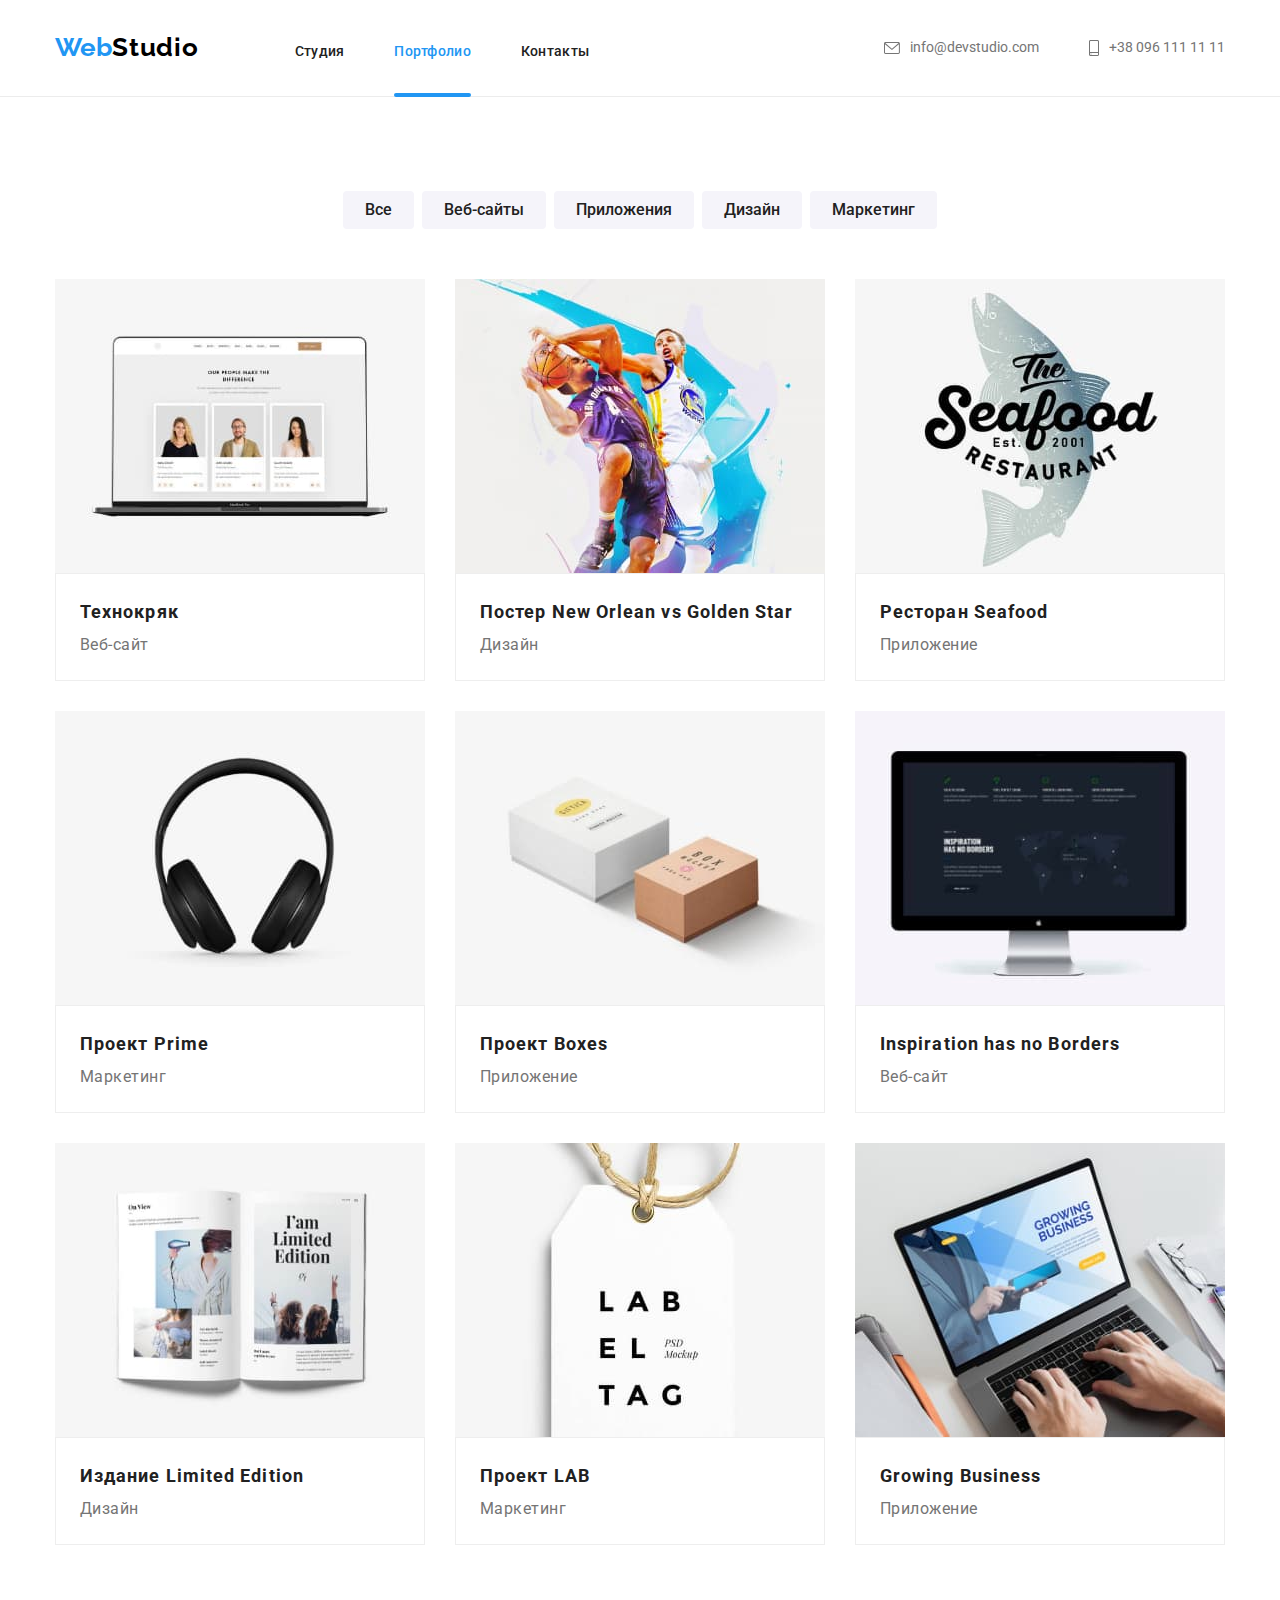
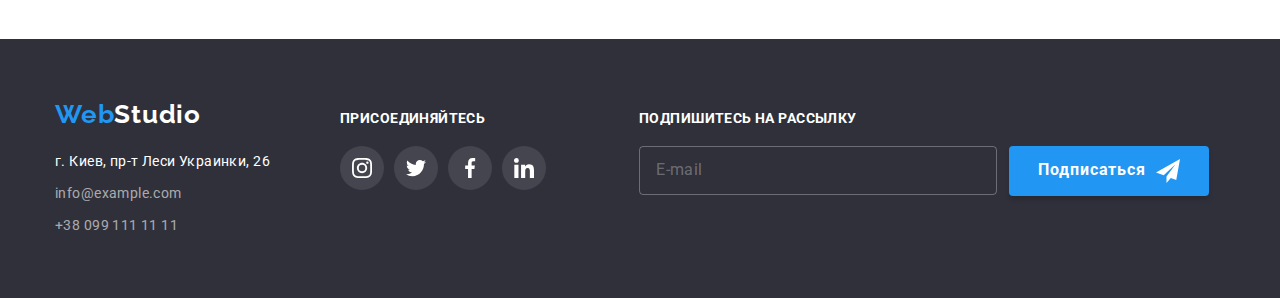
==== portfolio.html @ b368ac1f "copy project" ====
<!DOCTYPE html>
<html lang="en">
<head>
    <meta charset="UTF-8">
    <meta http-equiv="X-UA-Compatible" content="IE=edge">
    <meta name="viewport" content="width=device-width, initial-scale=1.0">
    <title>Портфолио</title>
    <link rel="preconnect" href="https://fonts.gstatic.com">
    <link href="https://fonts.googleapis.com/css2?family=Raleway:wght@700&family=Roboto:wght@400;500;700;900&display=swap" rel="stylesheet">
    <link rel="stylesheet" href="https://cdnjs.cloudflare.com/ajax/libs/modern-normalize/1.0.0/modern-normalize.css">
    <link rel="stylesheet" href="./css/styles.css"/>
</head>
<body>
  <header class="page-header">
    <div class="container">
      <nav>
        <a class="logo-header" href="./">Web<span class="logo2">Studio</span></a>

        <ul class="list-pr list menu">
          <li class="menu-item"><a class="class-nav studio" href="./index.html">Студия</a></li>
          <li class="menu-item"><a class="class-nav current portfolio" href="">Портфолио</a></li>
          <li class="menu-item"><a class="class-nav contacts" href="">Контакты</a></li>
        </ul>
      </nav>
      <ul class="list contacts menu">
        <li class="mail">
        <a class="link contacs-link-icon" href="mailto:info@devstudio.com">
          <svg class="mail-icon" width="16" height="12">
            <use href="./images/sprite.svg#icon-envelope"> </use>
          </svg>
          info@devstudio.com</a>
        </li>
        <li>
        <a class="link contacs-link-icon" href="tel:+380961111111">
          <svg class="tel-icon" width="10" height="16">
            <use href="./images/sprite.svg#icon-phone"> </use>
          </svg>
          +38 096 111 11 11</a>
        </li>
      </ul>
    </div>
  </header>

    <main class="section">
      <div class="container">
        <ul class="list btn-page-two">
            <li class="btn-item"><button class="btn-filter" type="button">Все</button></li>
            <li class="btn-item"><button class="btn-filter" type="button">Веб-сайты</button></li>
            <li class="btn-item"><button class="btn-filter" type="button">Приложения</button></li>
            <li class="btn-item"><button class="btn-filter" type="button">Дизайн</button></li>
            <li class="btn-item"><button class="btn-filter" type="button">Маркетинг</button></li>
        </ul>
        
        <ul class="list card-set">
            <li class="item">
              <a href="" class="shadow" target="_blank" rel="noopener noreferrer">
                <div class="box">
                  <img class="img" src="./images/tehno-kr.jpeg" width="370" alt="фото в ноутбуке">
                  <div class="overlay">
                    <p class="text-hover">Технокряк это современная площадка распространения коронавируса. Компании используют эту платформу для цифрового шпионажа и атак на защищённые сервера конкурентов.</p>
                  </div>
                </div>  
                <div class="galery-list-container">
                  <h3 class="price">Технокряк</h3>
                  <p class="list-p">Веб-сайт</p>
                </div>
                
              </a>
            </li>
            <li class="item">
              <a href="" class="shadow" target="_blank" rel="noopener noreferrer">
                <div class="box">
                <img class="img" src="./images/new-orlean-golden-star.jpeg" width="370" alt="постер баскетбола">
                <div class="overlay">
                  <p></p>
                </div>
                </div>
                <div class="galery-list-container">
                  <h3 class="price">Постер New Orlean vs Golden Star</h3>
                  <p class="list-p">Дизайн</p>
                </div>  
              </a>
            </li>
            <li class="item">
              <a href="" class="shadow" target="_blank" rel="noopener noreferrer">
                <div class="box">
                <img class="img" src="./images/seafood.jpeg" width="370" alt="рыба">
                <div class="overlay">
                  <p></p>
                </div>
                </div>
                <div class="galery-list-container">
                  <h3 class="price">Ресторан Seafood</h3>
                  <p class="list-p">Приложение</p>
                </div>
              </a>    
            </li>
            <li class="item">
              <a href="" class="shadow" target="_blank" rel="noopener noreferrer">
                <div class="box">
                <img class="img" src="./images/prime.jpeg" width="370" alt="наушники">
                <div class="overlay">
                  <p></p>
                </div>
                </div>
                <div class="galery-list-container">
                  <h3 class="price">Проект Prime</h3>
                  <p class="list-p">Маркетинг</p>
                </div> 
               </a>  
            </li>
            <li class="item">
              <a href="" class="shadow" target="_blank" rel="noopener noreferrer">
                <div class="box">
                <img class="img" src="./images/boxes.jpeg" width="370" alt="две коробки">
                <div class="overlay">
                  <p></p>
                </div>
                </div>
                <div class="galery-list-container">
                  <h3 class="price">Проект Boxes</h3>
                  <p class="list-p">Приложение</p>
                </div>  
              </a>  
            </li>
            <li class="item">
              <a href="" class="shadow" target="_blank" rel="noopener noreferrer">
                <div class="box">
                <img class="img" src="./images/inspiration-has-no-borders.jpeg" width="370" alt="компьютер">
                <div class="overlay">
                  <p></p>
                </div>
                </div>
                <div class="galery-list-container">
                  <h3 class="price">Inspiration has no Borders</h3>
                  <p class="list-p">Веб-сайт</p>
                </div>  
              </a>  
            </li>
            <li class="item">
              <a href="" class="shadow" target="_blank" rel="noopener noreferrer">
                <div class="box">
                <img class="img" src="./images/limited-edition.jpeg" width="370" alt="открытая книга">
                <div class="overlay">
                  <p></p>
                </div>
                </div>
                <div class="galery-list-container">
                  <h3 class="price">Издание Limited Edition</h3>
                  <p class="list-p">Дизайн</p>
                </div>  
              </a>  
            </li>
            <li class="item">
              <a href="" class="shadow" target="_blank" rel="noopener noreferrer">
                <div class="box">
                <img class="img" src="./images/lab.jpeg" width="370" alt="лейба">
                <div class="overlay">
                  <p></p>
                </div>
                </div>
                <div class="galery-list-container">
                  <h3 class="price">Проект LAB</h3>
                  <p class="list-p">Маркетинг</p>
                </div>
              </a>  
            </li>
            <li class="item">
              <a href="" class="shadow" target="_blank" rel="noopener noreferrer">
                <div class="box">
                <img class="img" src="./images/growing-business.jpeg" width="370" alt="за ноутбуком">
                <div class="overlay">
                  <p></p>
                </div>
                </div>
                <div class="galery-list-container">
                  <h3 class="price">Growing Business</h3>
                  <p class="list-p">Приложение</p>
              </div>
            </a>  
            </li>
        </ul>
      </div>
    </main>

    <footer class="bgn conteiner-footer">
      <div class="container footer-position">
        <div class="container-adress">
          <a class="logo" href="./">Web<span class="logo-footer">Studio</span></a>
          <address class="address address-footer">
            <p class="adress-team">г. Киев, пр-т Леси Украинки, 26</p>
            <ul class="list contacts-item" >
              <li class="mail-footer">
                <a class="link contacts-footer" href="mailto:info@example.com">info@example.com</a>
              </li>
              <li>
                <a class="link contacts-footer" href="tel:+380991111111">+38 099 111 11 11</a>
              </li>  
            </ul>
          </address>
        </div>
        <div class="social-footer-class">
          <h5 class="titel-social-footer">присоединяйтесь</h5>
          <ul class="list footer-social-icons">
            <li class="footer-icons-item">
              <a href="" class="social-footer" target="_blank" rel="noopener noreferrer">
                <svg class="footer-icons">
                  <use href="./images/sprite.svg#icon-instagram"></use>
                </svg>
              </a>
            </li>
            <li class="footer-icons-item">
             <a href="" class="social-footer" target="_blank" rel="noopener noreferrer">
               <svg class="footer-icons">
                 <use href="./images/sprite.svg#icon-twitter"></use>
               </svg>
             </a>
            </li>
            <li class="footer-icons-item">
             <a href="" class="social-footer" target="_blank" rel="noopener noreferrer">
               <svg class="footer-icons">
                 <use href="./images/sprite.svg#icon-facebook"></use>
               </svg>
             </a>
            </li>
            <li class="footer-icons-item">
             <a href="" class="social-footer" target="_blank" rel="noopener noreferrer">
               <svg class="footer-icons">
                 <use href="./images/sprite.svg#icon-linkedin"></use>
               </svg>
             </a>
            </li>
           </ul>  
        </div>
        <div class="mailing-position">
          <h6 class="mailing-titel">Подпишитесь на рассылку</h6>
          <form class="mailing-form" action="">
              <input class="mailing-input" type="email" name="modal-input-mail" id="email" placeholder="E-mail">
            <button class="mailing-button" type="submit">Подписаться
              <svg class="mailing-button-icon" >
                <use href="./images/symbol-defs.svg#icon-icon-send" ></use>
              </svg>
            </button>
          </form>
        </div>
      </div>
    </footer>  
</body>
</html>
---- css/styles.css ----
:root {
    --main-text-cl: #212121;
    --accent-cl: #2196F3;
    --grey-dg-text: #757575;
    --title-cl: #FFFFFF;
    --dark-dg: #2F303A;
    --second-bg: #F5F4FA;
    --logo-font: 'Raleway', sans-serif;
    --main-font: 'Roboto', sans-serif;
    --margin-card: 30px;
    --border-color: #EEEEEE;
    --background-main: #C4C4C4;
    --background-maim-color: rgba(47, 48, 58, 0.4);

}

h1, 
h2, 
h3,
h4,
h5,
h6,
p, 
ul   
{
    margin: 0;
    padding: 0;
}

a {
    text-decoration: none;
}

body {
    font-family: var(--main-font);
    font-size: 14px;
    line-height: 1.71;
    color: var(--grey-dg-text)
}

/*hidden header h2*/
.visually-hidden {
    position: absolute;
    clip: rect(1px 1 px 1px 1px);
    clip: rect(1px, 1px 1px, 1px);
    border: 0;
    height: 1px;
    width: 1px;
    overflow: hidden;
}

/* page container */
.container {
    width: 1200px;
    padding-left: 15px;
    padding-right: 15px;
    margin-left: auto;
    margin-right: auto;
}

/* page logo*/
.logo {
    text-decoration: none;
    font-family: var(--logo-font);
    font-weight: bold;
    font-size: 26px;
    line-height: 1.19;
    letter-spacing: 0.03em;
    color: var(--accent-cl);
}

.logo2 {
    font-family: var(--logo-font);
    font-weight: bold;
    font-size: 26px;
    line-height: 1.19;
    letter-spacing: 0.03em;
    color: #000000;
}

/* stying site navigation */
.class-nav {
    color: inherit;
    text-decoration: none;
    font-family: var(--main-font);
    font-weight: 500;
    line-height: 1.14px;
    letter-spacing: 0.02em;
    color: var(--main-text-cl);
    transition-duration: 250ms;
    transition-timing-function: cubic-bezier(0.4, 0, 0.2, 1);
}

.class-nav:hover,
.class-nav:focus {
    color: var(--accent-cl)
}

.current {
    color: var(--accent-cl)
}
.link {
    color: inherit;
    text-decoration: none;
    transition-duration: 250ms;
    transition-timing-function: cubic-bezier(0.4, 0, 0.2, 1);
}

.link:hover,
.link:focus {
    color: var(--accent-cl)
}

.list {
    list-style: none;
}

.address {
    font-style: inherit;
    margin-top: 20px;
}

/* first page button "Заказать услугу" */
.btn {
  /* bg */
    background: var(--accent-cl);
    box-shadow: 0px 4px 4px rgba(0, 0, 0, 0.15);
    border-radius: 4px;
    font-family: var(--main-font);
    font-style: normal;
    font-weight: bold;
    font-size: 16px;
    line-height: 1.87;
    border: none;
    letter-spacing: 0.06em;
    padding: 10px 30px;
    color: var(--title-cl);
    cursor: pointer;
    border: 0;
}

/* dark background pages */
.bgn {
    background-color: var(--dark-dg);
    width: auto;
    height: auto;
}

/* main section */
.main-section {
    background-color: var(--background-main);
    background-image: linear-gradient(to right, var(--background-maim-color), var(--background-maim-color)), url("../images/img-main.jpeg");
    background-repeat: no-repeat;
    background-position: center;
    text-align: center;
}

.main-title {
    height: 600px;
    max-width: 1600px;
    margin-left: auto;
    margin-right: auto;
    display: flex;
    flex-direction: column;
    justify-content: center;
    align-items: center;
    padding-left: 15px;
    padding-right: 15px;
}

.page-title {
    margin-right: auto;
    margin-left: auto;
    margin-top: 0px;
    margin-bottom: 30px;
    max-width: 696px;
    font-family: var(--main-font);
    font-weight: 900;
    font-size: 44px;
    line-height: 1.36;
    letter-spacing: 0.06em;
    text-transform: uppercase;
    color: var(--title-cl);
}

/* модальное окно */
.backdrop {
    position: fixed;
    top: 0;
    left: 0;
    width: 100%;
    height: 100%;
    background-color: rgba(0, 0, 0, 0.2);

    transition-duration: 250ms;
    transition-timing-function: cubic-bezier(0.4, 0, 0.2, 1);
}

.is-hidden {
    visibility: hidden;
    opacity: 0;
    pointer-events: none;

} 


.modal {
    position: absolute;
    width: 528px;
    height: 581px;
    top: 50%;
    left: 50%;
    transform: translate(-50%, -50%);
    background-color: var(--title-cl);
    padding: 40px;

    box-shadow: 0px 1px 3px rgba(0, 0, 0, 0.12), 0px 1px 1px rgba(0, 0, 0, 0.14), 0px 2px 1px rgba(0, 0, 0, 0.2);
    border-radius: 4px;

} 

.botton-close {
    position: absolute;
    top: 8px;
    right: 8px;
    padding: 0;  
    background-color: transparent;

    display: flex;
    align-items: center;
    justify-content: center;
    width: 30px;
    height: 30px;
    border: 1px solid rgba(0, 0, 0, 0.1);
    border-radius: 50%;
}

.icon-modal-close {
    width: 18px;
    height: 18px;
}

.doing {
    width: auto;
    height: 386px;
    padding-left: 0px;
    padding-right: 0px;
    margin-left: auto;
    margin-right: auto;
}

/* our work */
.section-work {
    padding-bottom: 94px;
}

.about-work {
    display: flex;
    flex-wrap: wrap;
    margin-left: -30px;
    margin-top: -30px;
}

.list-work {
    display: block;
    margin-left: 30px;
    margin-top: 30px;
    flex-basis: calc((100% - 3 *30px) / 3);
}

/*  */
.section-title {
    text-align: center;
    margin-bottom: 50px;
    font-family: var(--main-font);
    font-weight: bold;
    font-size: 36px;
    line-height: 1.16;
    letter-spacing: 0.03em;
    color: var(--main-text-cl);
}

.team {
    display: flex;
    flex-wrap: wrap;
    margin-left: -30px;
}

.team-list {
    margin-left: 30px;
    flex-basis: calc((100% - 4 * 30px) / 4);
}

.bgn-team {
    background-color: var(--second-bg); 
}

.social-icon {
    display: inline-flex;
}

.social-icons-svg {
    width: 20px;
    height: 20px;
    fill: #AFB1B8;
    transition-duration: 250ms;
    transition-timing-function: cubic-bezier(0.4, 0, 0.2, 1);
}

.social-icons-link {
    display: flex;
    align-items: center;
    justify-content: center;
    width: 44px;
    height: 44px;
    border-radius: 50%;
    background-color: var(--title-cl);
    transition-duration: 250ms;
    transition-timing-function: cubic-bezier(0.4, 0, 0.2, 1);
}

.social-icons-link:hover,
.social-icons-link:focus {
    background-color: var(--accent-cl);
}

.social-icons-link:hover .social-icons-svg,
.social-icons-link:focus .social-icons-svg {
    fill: var(--title-cl);
}

.social-icons-item:not(:last-child) {
    margin-right: 10px;
}

.team-item-name {
    margin-bottom: 10px;
    font-family: var(--main-font);
    font-weight: 500;
    font-size: 16px;
    line-height: 1.18;
    letter-spacing: 0.03em;
    color: var(--main-text-cl);
}

.team-item-position {
    margin-bottom: 16px;
    font-family: var(--main-font);
    font-weight: normal;
    font-size: 16px;
    line-height: 1.18;
    letter-spacing: 0.03em;
}

.team-position {
    padding: 30px 32px;
    text-align: center;
}

.border-team {
    text-align: center;
    background: var(--title-cl);
    box-shadow: 0px 1px 3px rgba(0, 0, 0, 0.12), 0px 1px 1px rgba(0, 0, 0, 0.14), 0px 2px 1px rgba(0, 0, 0, 0.2);
    border-radius: 0px 0px 4px 4px;
}

/*regular customers*/
.clients-header {
    margin-bottom: 50px;
    font-family: var(--main-font);
    font-weight: bold;
    font-size: 36px;
    line-height: 42px;
    text-align: center;
    letter-spacing: 0.03em;
    color: var(--main-text-cl);
}

.customer-icons {
    display: inline-flex;
}

.customer-icons-item:not(:last-child) {
    margin-right: 30px;
}

.customer-icons-link:hover .customer-icons-svg,
.customer-icons-link:focus .customer-icons-svg {
    fill: var(--accent-cl);
}

.customer-icons-link:hover,
.customer-icons-link:focus {
    border: 1px solid var(--accent-cl);
    border-radius: 4px;
}

.customer-icons-link {
    display: flex;
    align-items: center;
    justify-content: center;
    width: 170px;
    height: 92px;
   
    border: 1px solid #AFB1B8;
    box-sizing: border-box;
    border-radius: 4px;
    transition-duration: 250ms;
    transition-timing-function: cubic-bezier(0.4, 0, 0.2, 1);
}

.customer-icons-svg {
    width: 106px;
    height: 60px;
    fill: #AFB1B8;
    transition-duration: 250ms;
    transition-timing-function: cubic-bezier(0.4, 0, 0.2, 1);
}

.dark-bg {
    background-color: var(--dark-dg);
}

.logo-footer {
    font-family: var(--logo-font);
    font-weight: bold;
    font-size: 26px;
    line-height: 1.19;
    letter-spacing: 0.03em;
    color: var(--title-cl);
}

.address-footer {
    font-weight: normal;
    line-height: 1.71;
    letter-spacing: 0.03em;
    color: var(--title-cl);
}

.adress-team {
    margin-bottom: 8px;
}

.contacts-footer {
    line-height: 1.71;
    letter-spacing: 0.03em;
    color: rgba(255, 255, 255, 0.6)
}

.social-footer:hover,
.social-footer:focus {
background-color: var(--accent-cl);
border-radius: 50%;
}

.mail-footer {
    margin-bottom: 8px;
}

.mail-icon {
    fill: currentColor;
    margin-right: 10px;
    
}

.contacts-item {
    display: inline;
    margin-left: 0px;
    margin-top: 8px;
}

.contacs-link-icon {
    display: flex;
    align-items: center;
}

.tel-icon {
    fill: currentColor;
    margin-right: 10px;
}

/*footer social*/
.titel-social-footer {
    font-family: var(--main-font);
    margin-bottom: 20px;
    font-weight: bold;
    font-size: 14px;
    line-height: 16px;
    letter-spacing: 0.03em;
    text-transform: uppercase;

    color: var(--title-cl);
}

.social-footer-class {
    margin-right: 93px;
}
.social-footer {
    display: flex;
    align-items: center;
    justify-content: center;
    width: 44px;
    height: 44px;
    border-radius: 50%;
    background-color: rgba(255, 255, 255, 0.1);
    transition-duration: 250ms;
    transition-timing-function: cubic-bezier(0.4, 0, 0.2, 1);
}

.social-footer:hover {
    background-color: var(--accent-cl);
}

.social-footer:hover .footer-icons,
.social-footer:focus .social-icons {
    fill: var(--title-cl);
}

.footer-social-icons {
    display: inline-flex;
}

.footer-icons-item:not(:last-child) {
    margin-right: 10px;
}

.footer-icons {
    width: 20px;
    height: 20px;
    fill: var(--title-cl);
}

.price {
    font-family: var(--main-font);
    font-weight: bold;
    font-size: 18px;
    line-height: 2;
    letter-spacing: 0.06em;
    color: var(--main-text-cl);
}

.list-p {
    font-family: var(--main-font);
    font-weight: normal;
    font-size: 16px;
    line-height: 1.87;
    letter-spacing: 0.03em;
    color: var(--grey-dg-text);
}

/* page portfolio*/

/* Buttons: page "Portfolio"*/
.btn-page-two {
    display: flex;
    margin-bottom: 50px;
    padding-left: 0px;
    justify-content: center;
}
 
.btn-filter {
    padding: 6px 22px;
    font-family: var(--main-font);
    font-weight: 500;
    font-size: 16px;
    line-height: 1.62;
    text-align: center;
    background-color: var(--second-bg);
    color: var(--main-text-cl);
    border: none;
    outline: none;
    border-radius: 4px;
    transition-duration: 250ms;
    transition-timing-function: cubic-bezier(0.4, 0, 0.2, 1);
}

.btn-filter:hover,
.btn-filter:focus {
    color: var(--title-cl);
    background-color: var(--accent-cl);
    cursor: pointer;
    box-shadow: 0px 3px 1px rgba(0, 0, 0, 0.1), 0px 1px 2px rgba(0, 0, 0, 0.08), 0px 2px 2px rgba(0, 0, 0, 0.12);
    filter: drop-shadow(0px 4px 4px rgba(0, 0, 0, 0.25));
}

.btn-item:not(:last-child) {
    margin-right: 8px;
}

/* navugation site menu */

.page-header {
    padding-top: 32px;
    padding-bottom: 32px;
    border-bottom: 1px solid #ECECEC;
}

.page-header .container {
    display: flex;
    align-items: center;
    justify-content: space-between;
}

.logo-header {
    display: inline-block;
    margin-right: 93px;

    text-decoration: none;
    font-family: var(--logo-font);
    font-weight: bold;
    font-size: 26px;
    line-height: 1.19;

    color: var(--accent-cl);
}

.menu {
    display: inline-flex;
}

.menu-item:not(:last-child) {
    margin-right: 50px;
}

.mail {
    margin-right: 50px;
}

.section {
    padding-top: 94px;
    padding-bottom: 94px;
}

/* portfolio list */
.card-set {
    display: flex;
    flex-wrap: wrap;
    margin-left: -30px;
    margin-top: -30px;
  }
.shadow {
    display: block;
    transition-duration: 250ms;
    transition-timing-function: cubic-bezier(0.4, 0, 0.2, 1);
}
.shadow:hover,
.shadow:focus
 {
    box-shadow: 0px 1px 1px rgba(0, 0, 0, 0.12), 0px 4px 4px rgba(0, 0, 0, 0.06), 1px 4px 6px rgba(0, 0, 0, 0.16);
  }

.item {
    margin-left: 30px;
    margin-top: 30px;
    flex-basis: calc((100% - 3 *30px) / 3);
  } 

.galery-list-container {
    padding: 20px 24px;
    background: var(--title-cl);
    border: 1px solid var(--border-color);
    box-sizing: border-box;
}

.img {
    display: block;
    max-width: 100%;
    height: auto;
}   

.conteiner-footer {
    padding-top: 60px;
    padding-bottom: 60px;
}
.container-adress {
    margin-right: 70px;
}

.footer-position {
    display: flex;
    align-items: baseline;
}

.flex {
    display: flex;
    justify-content: start;
}

/*features*/
.features-list {
    display: flex;
    padding-left: 0px;
  }
.features-list > .features-list-element:not(:last-child) {
    flex-basis: calc((100% - 4 * var(--margin-card)) / 4);
    margin-right: var(--margin-card);
  }

  .features-title {
    font-family: var(--main-font);
    font-style: bold;
    min-width: 270px;
    margin-top: 30px;
    margin-bottom: 10px;
    font-size: 14px;
    line-height: 1.14;
    letter-spacing: 0.03em;
    text-transform: uppercase;
    color: var(--main-text-cl);
  }
  .features-title-dscr {
    min-width: 270px;
    font-size: 14px;
    line-height: 1.71;
  }
.features-icons {
    width: 270px;
    height: 120px;
    display: flex;
    align-items: center;
    justify-content: center;
    background: var(--second-bg);
    border-radius: 4px;
}

.features-icons-svg {
    width: 70px;
    height: 70px;
}

 /**/

.box {
    position: relative;
    display: flex;
    overflow: hidden;


  }
  
  .overlay {
    position: absolute;
    display: flex;
    align-items: center;
    top: 0;
    left: 0;
    width: 100%;
    height: 100%;


    transform: translateY(100%);
    transition-duration: 250ms;
    transition-timing-function: cubic-bezier(0.4, 0, 0.2, 1);

    background-color: rgba(33, 150, 243, 0.9);
  }

.shadow:hover .overlay,
.shadow:focus .overlay {
  transform: translateY(0);
}
  .overlay .text-hover {
    padding: 63px 24px;
    font-family: var(--main-font);
    font-size: 18px;
    line-height: 1.56%px;
    letter-spacing: 0.03em;

    color: #FFFFFF;
  }

 

  /*подчеркивание меню навигации*/
.class-nav {
    position: relative;
}

.class-nav::after,
.current::after {
    content: "";
    display: block;
    position: absolute;
    margin-top: 29px;
    width: 100%;
    height: 4px;
    background-color: var(--accent-cl);
    border-radius: 2px;
  }

  .class-nav::after {
    opacity: 0;
  }

  .current::after {
      opacity: 1;
  }

  /*подпись секции "Чем мы занимаемся"*/
.thumb {
    position: relative;
    height: 294px;
}

.label {
    font-family: var(--main-font);
    font-weight: bold;
    font-size: 14px;
    line-height: 16px;

    letter-spacing: 0.03em;
    text-transform: uppercase;
    
    color: var(--title-cl);
  }

  .label-work {

    position: absolute;
    bottom: 0;

    display: flex;
    align-items: center;
    justify-content: center;

    width: 370px;
    height: 70px;

    background-color: rgba(47, 48, 58, 0.8);
  }



  /**/

.button-modal {
    width: 200px;
    height: 50px;
    background: #188CE8;
    box-shadow: 0px 4px 4px rgba(0, 0, 0, 0.15);
    border-radius: 4px;
    border: none;

    font-family: var(--main-font);
    font-weight: bold;
    font-size: 16px;
    line-height: 30px;
    /* identical to box height, or 187% */
    letter-spacing: 0.06em;

    color: #FFFFFF;   
    cursor: pointer;
}

.button-modal-position {
    display: flex;
    justify-content: center;

    
}


.botton-close:hover .icon-modal-close,
.botton-close:focus .icon-modal-close {
    fill: var(--accent-cl);
    cursor: pointer;
    
}

.mailing-titel {
    margin-bottom: 20px;

    font-family: Roboto;
    font-weight: bold;
    font-size: 14px;
    line-height: 16px;
    letter-spacing: 0.03em;
    text-transform: uppercase;
    color: #FFFFFF;
}
    
.mailing-input {
    margin: 0;
    margin-right: 12px;
    padding: 15px 16px 15px 16px;
    min-width: 358px;
    border: 1px solid rgba(255, 255, 255, 0.3);
    border-radius: 4px;
    outline: none;
    background-color: transparent;
    color: rgba(255, 255, 255, 0.3);
}

.mailing-input::placeholder {

    font-family: Roboto;
    font-size: 16px;
    line-height: 1.25%px;
    letter-spacing: 0.03em;
    color: rgba(255, 255, 255, 0.3);
}

.mailing-button {
    display: flex;
    align-items: center;
    justify-content: center;

    font-family: Roboto;
    font-style: normal;
    font-weight: bold;
    font-size: 16px;
    line-height: 1.87%;    
    letter-spacing: 0.06em;
    color: #FFFFFF;

    width: 200px;
    height: 50px;

    background-color: #2196F3;
    box-shadow: 0px 4px 4px rgba(0, 0, 0, 0.15);
    border-radius: 4px;
    border: none;
    cursor: pointer;
}

.mailing-button-icon {
    margin-left: 10px;
    width: 24px;
    height: 24px;
    fill: var(--title-cl);
}

.mailing-form {
    display: flex;
    align-items: center;
}
/* ??? */

  .modal-form {
    display: flex;
    flex-direction: column;
  }
  .modal-title {
    margin-bottom: 12px;
    font-weight: 700;
    font-size: 20px;
    line-height: 1.15;
    text-align: center;
    color: #212121;
  }
  .modal-label {
    margin-bottom: 4px;
    font-weight: 500;
    font-size: 12px;
    line-height: 1.16;
    letter-spacing: 0.01em;
  }
  .modal-input-thumb {
    position: relative;
    margin-bottom: 10px;
  }
  .modal-input {
    width: 100%;
    padding: 11px 12px 11px 42px;
    border: 1px solid rgba(33, 33, 33, 0.2);  
    border-radius: 4px;
    outline: none;
    transition: border 250ms cubic-bezier(0.4, 0, 0.2, 1);
    color: #212121;

  }
  .modal-coment-text-area {
    width: 100%;
    height: 120px;
    padding: 12px 16px 12px 16px;
    margin-bottom: 20px;
    resize: none;
    transition: border 250ms cubic-bezier(0.4, 0, 0.2, 1);
  }
  .modal-coment-text-area::placeholder {
    font-weight: 500;
    font-size: 12px;
    line-height: 1.16;
    letter-spacing: 0.01em;
    color: rgba(117, 117, 117, 0.5);
  }
  .modal-input:focus,
  .modal-coment-text-area:focus {
    border: 1px solid #2196F3;
  }
  .modal-input:focus + .modal-icon {
    fill:#2196F3;
    
  }
  .modal-icon {
    position: absolute;
    top: 50%;
    left: 12px;
    transform: translateY(-50%);
    fill: #212121;
    transition: fill 250ms cubic-bezier(0.4, 0, 0.2, 1);
  }
  
  .checkbox-wrap {
    display: flex;
    justify-content: center;
    align-items: center;
    margin-bottom: 30px;
  }
  .modal-label-checkbox {
    display: flex;
    align-items: center;
    font-weight: 500;
    font-size: 14px;
    line-height: 1.71;
  }
  .modal-link {
    margin-left: 5px;
    color: #2196F3;
  }
  .checkbox-place {
    -webkit-appearance: none;
    -moz-appearance: none;
    appearance: none;
    position: absolute;
  }
  .checkbox-place:checked + .checkbox-icon-wrap {
    background-color: #2196F3;
    border: 2px solid #2196F3;
  }
  .checkbox-place:checked:focus + .checkbox-icon-wrap {
    background-color: #2196F3;
    border: 2px solid #2196F3;
  }
  .checkbox-place:focus + .checkbox-icon-wrap {
    border: 2px solid #000000;
  }
  
  .checkbox-icon-wrap{
    position: relative;
    display: inline-block;
    width: 16px;
    height: 15px;
    margin-right: 7px;
    background-color: #FFFFFF;
    border: 2px solid #212121;
    border-radius: 2px;
    transition: background-color 250ms cubic-bezier(0.4, 0, 0.2, 1), 
    border 250ms cubic-bezier(0.4, 0, 0.2, 1);
  }
  
  .checkbox-icon {
    position: absolute;
    width: 15px;
    height: 14px;
    top: 50%;
    left: 50%;
    transform: translate(-50%, -50%);
    fill: #ffffff;
    stroke: #ffffff;
  }
  .modal-submit-btn {
    margin-right: auto;
    margin-left: auto;
  }
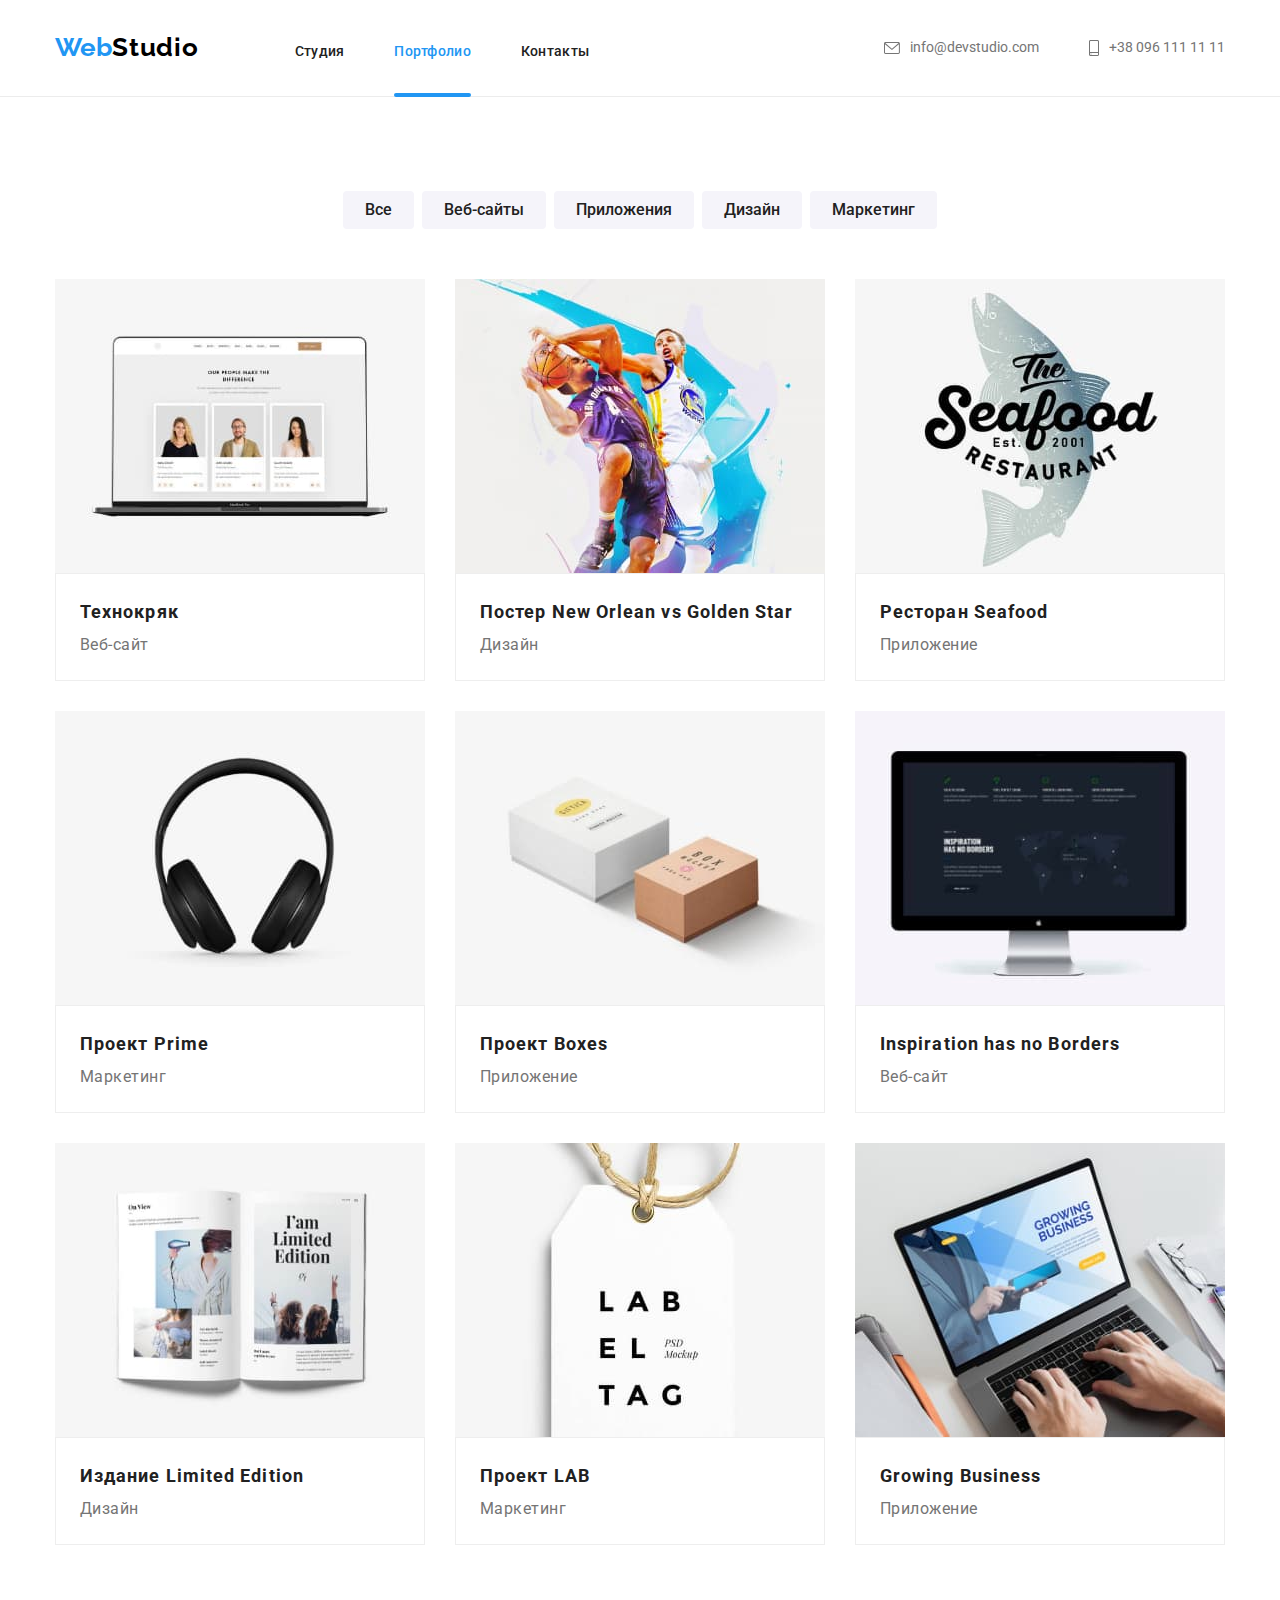
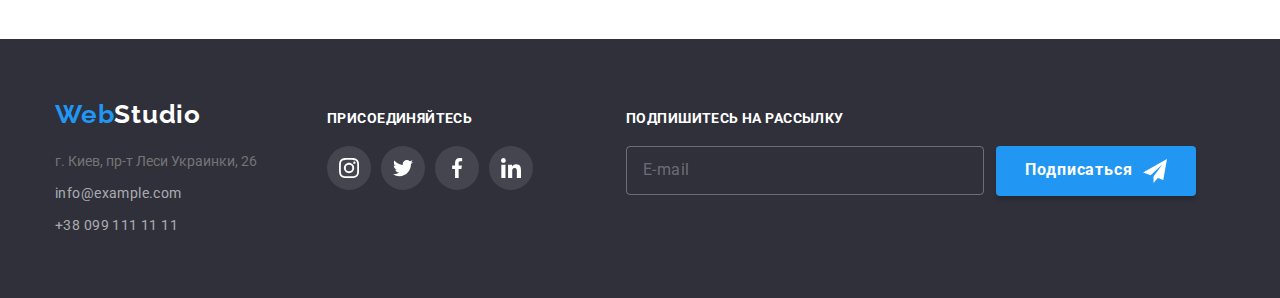
==== commit 54d81d99: "BEM" ====
--- a/portfolio.html
+++ b/portfolio.html
@@ -11,28 +11,30 @@
     <link rel="stylesheet" href="./css/styles.css"/>
 </head>
 <body>
-  <header class="page-header">
+
+    <!-- навигация сайта -->
+  <header class="header">
     <div class="container">
       <nav>
-        <a class="logo-header" href="./">Web<span class="logo2">Studio</span></a>
-
-        <ul class="list-pr list menu">
-          <li class="menu-item"><a class="class-nav studio" href="./index.html">Студия</a></li>
-          <li class="menu-item"><a class="class-nav current portfolio" href="">Портфолио</a></li>
-          <li class="menu-item"><a class="class-nav contacts" href="">Контакты</a></li>
+        <a class="header__logo" href="./">Web<span class="header__logo2">Studio</span></a>
+
+        <ul class="nav">
+          <li class="nav__item"><a class="nav__link studio" href="./index.html">Студия</a></li>
+          <li class="nav__item"><a class="nav__link nav__link--current" href="">Портфолио</a></li>
+          <li class="nav__item"><a class="nav__link" href="">Контакты</a></li>
         </ul>
       </nav>
-      <ul class="list contacts menu">
-        <li class="mail">
-        <a class="link contacs-link-icon" href="mailto:info@devstudio.com">
-          <svg class="mail-icon" width="16" height="12">
+      <ul class="nav">
+        <li class="nav__list">
+        <a class="nav__contacts-link" href="mailto:info@devstudio.com">
+          <svg class="nav__contacts-icon" width="16" height="12">
             <use href="./images/sprite.svg#icon-envelope"> </use>
           </svg>
           info@devstudio.com</a>
         </li>
         <li>
-        <a class="link contacs-link-icon" href="tel:+380961111111">
-          <svg class="tel-icon" width="10" height="16">
+        <a class="nav__contacts-link" href="tel:+380961111111">
+          <svg class="nav__contacts-icon" width="10" height="16">
             <use href="./images/sprite.svg#icon-phone"> </use>
           </svg>
           +38 096 111 11 11</a>
@@ -43,7 +45,7 @@
 
     <main class="section">
       <div class="container">
-        <ul class="list btn-page-two">
+        <ul class="btn-page-two">
             <li class="btn-item"><button class="btn-filter" type="button">Все</button></li>
             <li class="btn-item"><button class="btn-filter" type="button">Веб-сайты</button></li>
             <li class="btn-item"><button class="btn-filter" type="button">Приложения</button></li>
@@ -51,7 +53,7 @@
             <li class="btn-item"><button class="btn-filter" type="button">Маркетинг</button></li>
         </ul>
         
-        <ul class="list card-set">
+        <ul class="card-set">
             <li class="item">
               <a href="" class="shadow" target="_blank" rel="noopener noreferrer">
                 <div class="box">
@@ -183,62 +185,62 @@
       </div>
     </main>
 
-    <footer class="bgn conteiner-footer">
-      <div class="container footer-position">
-        <div class="container-adress">
-          <a class="logo" href="./">Web<span class="logo-footer">Studio</span></a>
-          <address class="address address-footer">
-            <p class="adress-team">г. Киев, пр-т Леси Украинки, 26</p>
-            <ul class="list contacts-item" >
-              <li class="mail-footer">
-                <a class="link contacts-footer" href="mailto:info@example.com">info@example.com</a>
+    <footer class="footer">
+      <div class="footer__box">
+        <div class="footer__address-area">
+          <a class="footer__logo" href="./">Web<span class="footer__logo2">Studio</span></a>
+          <address class="footer__address-wrap">
+            <p class="footer__address">г. Киев, пр-т Леси Украинки, 26</p>
+            <ul class="footer__list" >
+              <li class="footer__item">
+                <a class="footer__link" href="mailto:info@example.com">info@example.com</a>
               </li>
               <li>
-                <a class="link contacts-footer" href="tel:+380991111111">+38 099 111 11 11</a>
+                <a class="footer__link" href="tel:+380991111111">+38 099 111 11 11</a>
               </li>  
             </ul>
           </address>
         </div>
-        <div class="social-footer-class">
-          <h5 class="titel-social-footer">присоединяйтесь</h5>
-          <ul class="list footer-social-icons">
-            <li class="footer-icons-item">
-              <a href="" class="social-footer" target="_blank" rel="noopener noreferrer">
-                <svg class="footer-icons">
+        <div class="footer__social">
+          <h5 class="footer__social-text">присоединяйтесь</h5>
+          <ul class="footer__social-list">
+            <li class="footer__social-item">
+              <a href="" class="footer__social-link" target="_blank" rel="noopener noreferrer">
+                <svg class="footer__social-icon">
                   <use href="./images/sprite.svg#icon-instagram"></use>
                 </svg>
               </a>
             </li>
-            <li class="footer-icons-item">
-             <a href="" class="social-footer" target="_blank" rel="noopener noreferrer">
-               <svg class="footer-icons">
+            <li class="footer__social-item">
+             <a href="" class="footer__social-link" target="_blank" rel="noopener noreferrer">
+               <svg class="footer__social-icon">
                  <use href="./images/sprite.svg#icon-twitter"></use>
                </svg>
              </a>
             </li>
-            <li class="footer-icons-item">
-             <a href="" class="social-footer" target="_blank" rel="noopener noreferrer">
-               <svg class="footer-icons">
+            <li class="footer__social-item">
+             <a href="" class="footer__social-link" target="_blank" rel="noopener noreferrer">
+               <svg class="footer__social-icon">
                  <use href="./images/sprite.svg#icon-facebook"></use>
                </svg>
              </a>
             </li>
-            <li class="footer-icons-item">
-             <a href="" class="social-footer" target="_blank" rel="noopener noreferrer">
-               <svg class="footer-icons">
+            <li class="footer__social-item">
+             <a href="" class="footer__social-link" target="_blank" rel="noopener noreferrer">
+               <svg class="footer__social-icon">
                  <use href="./images/sprite.svg#icon-linkedin"></use>
                </svg>
              </a>
             </li>
            </ul>  
         </div>
-        <div class="mailing-position">
-          <h6 class="mailing-titel">Подпишитесь на рассылку</h6>
-          <form class="mailing-form" action="">
-              <input class="mailing-input" type="email" name="modal-input-mail" id="email" placeholder="E-mail">
-            <button class="mailing-button" type="submit">Подписаться
-              <svg class="mailing-button-icon" >
-                <use href="./images/symbol-defs.svg#icon-icon-send" ></use>
+        <div>
+          <h6 class="footer__label">Подпишитесь на рассылку</h6>
+          <form class="footer__form" action="">
+              <input class="footer__input" type="email" name="modal-input-mail" id="email" placeholder="E-mail">
+            <button class="footer__btn" type="submit">Подписаться
+              <svg class="footer__btn-icon" >
+                <use href="./images/symbol-defs.svg#icon-icon-send"></use>
               </svg>
             </button>
           </form>
--- a/css/styles.css
+++ b/css/styles.css
@@ -1,1068 +1,1055 @@
 :root {
-    --main-text-cl: #212121;
-    --accent-cl: #2196F3;
-    --grey-dg-text: #757575;
-    --title-cl: #FFFFFF;
-    --dark-dg: #2F303A;
-    --second-bg: #F5F4FA;
-    --logo-font: 'Raleway', sans-serif;
-    --main-font: 'Roboto', sans-serif;
-    --margin-card: 30px;
-    --border-color: #EEEEEE;
-    --background-main: #C4C4C4;
-    --background-maim-color: rgba(47, 48, 58, 0.4);
-
-}
-
-h1, 
-h2, 
+  --main-text-cl: #212121;
+  --accent-cl: #2196f3;
+  --grey-dg-text: #757575;
+  --title-cl: #ffffff;
+  --dark-dg: #2f303a;
+  --second-bg: #f5f4fa;
+  --logo-font: "Raleway", sans-serif;
+  --main-font: "Roboto", sans-serif;
+  --margin-card: 30px;
+  --border-color: #eeeeee;
+  --background-main: #c4c4c4;
+  --background-maim-color: rgba(47, 48, 58, 0.4);
+}
+
+h1,
+h2,
 h3,
 h4,
 h5,
 h6,
-p, 
-ul   
-{
-    margin: 0;
-    padding: 0;
+p,
+ul {
+  margin: 0;
+  padding: 0;
 }
 
 a {
-    text-decoration: none;
+  text-decoration: none;
 }
 
 body {
-    font-family: var(--main-font);
-    font-size: 14px;
-    line-height: 1.71;
-    color: var(--grey-dg-text)
+  font-family: var(--main-font);
+  font-size: 14px;
+  line-height: 1.71;
+  color: var(--grey-dg-text);
+}
+
+.header__nav,
+.features__box,
+.occupations__box,
+.team__box,
+.clients__box,
+.footer__box,
+.galery__box {
+  width: 1200px;
+  padding-left: 15px;
+  padding-right: 15px;
+  margin-left: auto;
+  margin-right: auto;
+}
+
+/* навигация сайта */
+
+.header {
+  padding-top: 32px;
+  padding-bottom: 32px;
+  border-bottom: 1px solid #ececec;
+}
+
+.header .container {
+  display: flex;
+  align-items: center;
+  justify-content: space-between;
+}
+
+.header__logo {
+  display: inline-block;
+  margin-right: 93px;
+  text-decoration: none;
+  font-family: var(--logo-font);
+  font-weight: bold;
+  font-size: 26px;
+  line-height: 1.19;
+  color: var(--accent-cl);
+}
+
+.nav {
+  display: inline-flex;
+  list-style: none;
+}
+
+.nav__item:not(:last-child) {
+  margin-right: 50px;
+}
+
+.nav__list {
+  margin-right: 50px;
+}
+
+.header__logo2 {
+  font-family: var(--logo-font);
+  font-weight: bold;
+  font-size: 26px;
+  line-height: 1.19;
+  letter-spacing: 0.03em;
+  color: #000000;
+}
+
+.nav__link {
+  color: inherit;
+  text-decoration: none;
+  font-family: var(--main-font);
+  font-weight: 500;
+  line-height: 1.14px;
+  letter-spacing: 0.02em;
+  color: var(--main-text-cl);
+  transition-duration: 250ms;
+  transition-timing-function: cubic-bezier(0.4, 0, 0.2, 1);
+}
+
+.nav__link:hover,
+.nav__link:focus {
+  color: var(--accent-cl);
+}
+
+.nav__link--current {
+  color: var(--accent-cl);
+}
+.nav__contacts-link {
+  display: flex;
+  align-items: center;
+  color: inherit;
+  text-decoration: none;
+  transition-duration: 250ms;
+  transition-timing-function: cubic-bezier(0.4, 0, 0.2, 1);
+}
+
+.nav__contacts-link:hover,
+.nav__contacts-link:focus {
+  color: var(--accent-cl);
+}
+
+.nav__contacts-icon {
+  fill: currentColor;
+  margin-right: 10px;
+}
+
+/*подчеркивание меню навигации*/
+.nav__link {
+  position: relative;
+}
+
+.nav__link::after,
+.nav__link--current::after {
+  content: "";
+  display: block;
+  position: absolute;
+  margin-top: 29px;
+  width: 100%;
+  height: 4px;
+  background-color: var(--accent-cl);
+  border-radius: 2px;
+}
+
+.nav__link::after {
+  opacity: 0;
+}
+
+.nav__link--current::after {
+  opacity: 1;
 }
 
 /*hidden header h2*/
 .visually-hidden {
-    position: absolute;
-    clip: rect(1px 1 px 1px 1px);
-    clip: rect(1px, 1px 1px, 1px);
-    border: 0;
-    height: 1px;
-    width: 1px;
-    overflow: hidden;
+  position: absolute;
+  clip: rect(1px 1 px 1px 1px);
+  clip: rect(1px, 1px 1px, 1px);
+  border: 0;
+  height: 1px;
+  width: 1px;
+  overflow: hidden;
 }
 
 /* page container */
 .container {
-    width: 1200px;
-    padding-left: 15px;
-    padding-right: 15px;
-    margin-left: auto;
-    margin-right: auto;
-}
-
-/* page logo*/
-.logo {
-    text-decoration: none;
-    font-family: var(--logo-font);
-    font-weight: bold;
-    font-size: 26px;
-    line-height: 1.19;
-    letter-spacing: 0.03em;
-    color: var(--accent-cl);
-}
-
-.logo2 {
-    font-family: var(--logo-font);
-    font-weight: bold;
-    font-size: 26px;
-    line-height: 1.19;
-    letter-spacing: 0.03em;
-    color: #000000;
-}
-
-/* stying site navigation */
-.class-nav {
-    color: inherit;
-    text-decoration: none;
-    font-family: var(--main-font);
-    font-weight: 500;
-    line-height: 1.14px;
-    letter-spacing: 0.02em;
-    color: var(--main-text-cl);
-    transition-duration: 250ms;
-    transition-timing-function: cubic-bezier(0.4, 0, 0.2, 1);
-}
-
-.class-nav:hover,
-.class-nav:focus {
-    color: var(--accent-cl)
-}
-
-.current {
-    color: var(--accent-cl)
-}
-.link {
-    color: inherit;
-    text-decoration: none;
-    transition-duration: 250ms;
-    transition-timing-function: cubic-bezier(0.4, 0, 0.2, 1);
-}
-
-.link:hover,
-.link:focus {
-    color: var(--accent-cl)
-}
-
-.list {
-    list-style: none;
-}
-
-.address {
-    font-style: inherit;
-    margin-top: 20px;
+  width: 1200px;
+  padding-left: 15px;
+  padding-right: 15px;
+  margin-left: auto;
+  margin-right: auto;
 }
 
 /* first page button "Заказать услугу" */
 .btn {
   /* bg */
-    background: var(--accent-cl);
-    box-shadow: 0px 4px 4px rgba(0, 0, 0, 0.15);
-    border-radius: 4px;
-    font-family: var(--main-font);
-    font-style: normal;
-    font-weight: bold;
-    font-size: 16px;
-    line-height: 1.87;
-    border: none;
-    letter-spacing: 0.06em;
-    padding: 10px 30px;
-    color: var(--title-cl);
-    cursor: pointer;
-    border: 0;
-}
-
-/* dark background pages */
-.bgn {
-    background-color: var(--dark-dg);
-    width: auto;
-    height: auto;
+  background: var(--accent-cl);
+  box-shadow: 0px 4px 4px rgba(0, 0, 0, 0.15);
+  border-radius: 4px;
+  font-family: var(--main-font);
+  font-style: normal;
+  font-weight: bold;
+  font-size: 16px;
+  line-height: 1.87;
+  border: none;
+  letter-spacing: 0.06em;
+  padding: 10px 30px;
+  color: var(--title-cl);
+  cursor: pointer;
+  border: 0;
 }
 
 /* main section */
 .main-section {
-    background-color: var(--background-main);
-    background-image: linear-gradient(to right, var(--background-maim-color), var(--background-maim-color)), url("../images/img-main.jpeg");
-    background-repeat: no-repeat;
-    background-position: center;
-    text-align: center;
+  background-color: var(--background-main);
+  background-image: linear-gradient(
+      to right,
+      var(--background-maim-color),
+      var(--background-maim-color)
+    ),
+    url("../images/img-main.jpeg");
+  background-repeat: no-repeat;
+  background-position: center;
+  text-align: center;
 }
 
 .main-title {
-    height: 600px;
-    max-width: 1600px;
-    margin-left: auto;
-    margin-right: auto;
-    display: flex;
-    flex-direction: column;
-    justify-content: center;
-    align-items: center;
-    padding-left: 15px;
-    padding-right: 15px;
+  height: 600px;
+  max-width: 1600px;
+  margin-left: auto;
+  margin-right: auto;
+  display: flex;
+  flex-direction: column;
+  justify-content: center;
+  align-items: center;
+  padding-left: 15px;
+  padding-right: 15px;
 }
 
 .page-title {
-    margin-right: auto;
-    margin-left: auto;
-    margin-top: 0px;
-    margin-bottom: 30px;
-    max-width: 696px;
-    font-family: var(--main-font);
-    font-weight: 900;
-    font-size: 44px;
-    line-height: 1.36;
-    letter-spacing: 0.06em;
-    text-transform: uppercase;
-    color: var(--title-cl);
+  margin-right: auto;
+  margin-left: auto;
+  margin-top: 0px;
+  margin-bottom: 30px;
+  max-width: 696px;
+  font-family: var(--main-font);
+  font-weight: 900;
+  font-size: 44px;
+  line-height: 1.36;
+  letter-spacing: 0.06em;
+  text-transform: uppercase;
+  color: var(--title-cl);
 }
 
 /* модальное окно */
 .backdrop {
-    position: fixed;
-    top: 0;
-    left: 0;
-    width: 100%;
-    height: 100%;
-    background-color: rgba(0, 0, 0, 0.2);
-
-    transition-duration: 250ms;
-    transition-timing-function: cubic-bezier(0.4, 0, 0.2, 1);
+  position: fixed;
+  top: 0;
+  left: 0;
+  width: 100%;
+  height: 100%;
+  background-color: rgba(0, 0, 0, 0.2);
+
+  transition-duration: 250ms;
+  transition-timing-function: cubic-bezier(0.4, 0, 0.2, 1);
 }
 
 .is-hidden {
-    visibility: hidden;
-    opacity: 0;
-    pointer-events: none;
-
-} 
-
+  visibility: hidden;
+  opacity: 0;
+  pointer-events: none;
+}
 
 .modal {
-    position: absolute;
-    width: 528px;
-    height: 581px;
-    top: 50%;
-    left: 50%;
-    transform: translate(-50%, -50%);
-    background-color: var(--title-cl);
-    padding: 40px;
-
-    box-shadow: 0px 1px 3px rgba(0, 0, 0, 0.12), 0px 1px 1px rgba(0, 0, 0, 0.14), 0px 2px 1px rgba(0, 0, 0, 0.2);
-    border-radius: 4px;
-
-} 
+  position: absolute;
+  width: 528px;
+  height: 581px;
+  top: 50%;
+  left: 50%;
+  transform: translate(-50%, -50%);
+  background-color: var(--title-cl);
+  padding: 40px;
+
+  box-shadow: 0px 1px 3px rgba(0, 0, 0, 0.12), 0px 1px 1px rgba(0, 0, 0, 0.14),
+    0px 2px 1px rgba(0, 0, 0, 0.2);
+  border-radius: 4px;
+}
 
 .botton-close {
-    position: absolute;
-    top: 8px;
-    right: 8px;
-    padding: 0;  
-    background-color: transparent;
-
-    display: flex;
-    align-items: center;
-    justify-content: center;
-    width: 30px;
-    height: 30px;
-    border: 1px solid rgba(0, 0, 0, 0.1);
-    border-radius: 50%;
+  position: absolute;
+  top: 8px;
+  right: 8px;
+  padding: 0;
+  background-color: transparent;
+
+  display: flex;
+  align-items: center;
+  justify-content: center;
+  width: 30px;
+  height: 30px;
+  border: 1px solid rgba(0, 0, 0, 0.1);
+  border-radius: 50%;
 }
 
 .icon-modal-close {
-    width: 18px;
-    height: 18px;
+  width: 18px;
+  height: 18px;
 }
 
 .doing {
-    width: auto;
-    height: 386px;
-    padding-left: 0px;
-    padding-right: 0px;
-    margin-left: auto;
-    margin-right: auto;
+  width: auto;
+  height: 386px;
+  padding-left: 0px;
+  padding-right: 0px;
+  margin-left: auto;
+  margin-right: auto;
 }
 
 /* our work */
 .section-work {
-    padding-bottom: 94px;
+  padding-bottom: 94px;
 }
 
 .about-work {
-    display: flex;
-    flex-wrap: wrap;
-    margin-left: -30px;
-    margin-top: -30px;
+  display: flex;
+  flex-wrap: wrap;
+  margin-left: -30px;
+  margin-top: -30px;
 }
 
 .list-work {
-    display: block;
-    margin-left: 30px;
-    margin-top: 30px;
-    flex-basis: calc((100% - 3 *30px) / 3);
+  display: block;
+  margin-left: 30px;
+  margin-top: 30px;
+  flex-basis: calc((100% - 3 * 30px) / 3);
 }
 
 /*  */
 .section-title {
-    text-align: center;
-    margin-bottom: 50px;
-    font-family: var(--main-font);
-    font-weight: bold;
-    font-size: 36px;
-    line-height: 1.16;
-    letter-spacing: 0.03em;
-    color: var(--main-text-cl);
+  text-align: center;
+  margin-bottom: 50px;
+  font-family: var(--main-font);
+  font-weight: bold;
+  font-size: 36px;
+  line-height: 1.16;
+  letter-spacing: 0.03em;
+  color: var(--main-text-cl);
 }
 
 .team {
-    display: flex;
-    flex-wrap: wrap;
-    margin-left: -30px;
+  display: flex;
+  flex-wrap: wrap;
+  margin-left: -30px;
+  list-style: none;
 }
 
 .team-list {
-    margin-left: 30px;
-    flex-basis: calc((100% - 4 * 30px) / 4);
+  margin-left: 30px;
+  flex-basis: calc((100% - 4 * 30px) / 4);
 }
 
 .bgn-team {
-    background-color: var(--second-bg); 
+  background-color: var(--second-bg);
 }
 
 .social-icon {
-    display: inline-flex;
+  display: inline-flex;
+  list-style: none;
 }
 
 .social-icons-svg {
-    width: 20px;
-    height: 20px;
-    fill: #AFB1B8;
-    transition-duration: 250ms;
-    transition-timing-function: cubic-bezier(0.4, 0, 0.2, 1);
+  width: 20px;
+  height: 20px;
+  fill: #afb1b8;
+  transition-duration: 250ms;
+  transition-timing-function: cubic-bezier(0.4, 0, 0.2, 1);
 }
 
 .social-icons-link {
-    display: flex;
-    align-items: center;
-    justify-content: center;
-    width: 44px;
-    height: 44px;
-    border-radius: 50%;
-    background-color: var(--title-cl);
-    transition-duration: 250ms;
-    transition-timing-function: cubic-bezier(0.4, 0, 0.2, 1);
+  display: flex;
+  align-items: center;
+  justify-content: center;
+  width: 44px;
+  height: 44px;
+  border-radius: 50%;
+  background-color: var(--title-cl);
+  transition-duration: 250ms;
+  transition-timing-function: cubic-bezier(0.4, 0, 0.2, 1);
 }
 
 .social-icons-link:hover,
 .social-icons-link:focus {
-    background-color: var(--accent-cl);
+  background-color: var(--accent-cl);
 }
 
 .social-icons-link:hover .social-icons-svg,
 .social-icons-link:focus .social-icons-svg {
-    fill: var(--title-cl);
+  fill: var(--title-cl);
 }
 
 .social-icons-item:not(:last-child) {
-    margin-right: 10px;
+  margin-right: 10px;
 }
 
 .team-item-name {
-    margin-bottom: 10px;
-    font-family: var(--main-font);
-    font-weight: 500;
-    font-size: 16px;
-    line-height: 1.18;
-    letter-spacing: 0.03em;
-    color: var(--main-text-cl);
+  margin-bottom: 10px;
+  font-family: var(--main-font);
+  font-weight: 500;
+  font-size: 16px;
+  line-height: 1.18;
+  letter-spacing: 0.03em;
+  color: var(--main-text-cl);
 }
 
 .team-item-position {
-    margin-bottom: 16px;
-    font-family: var(--main-font);
-    font-weight: normal;
-    font-size: 16px;
-    line-height: 1.18;
-    letter-spacing: 0.03em;
+  margin-bottom: 16px;
+  font-family: var(--main-font);
+  font-weight: normal;
+  font-size: 16px;
+  line-height: 1.18;
+  letter-spacing: 0.03em;
 }
 
 .team-position {
-    padding: 30px 32px;
-    text-align: center;
+  padding: 30px 32px;
+  text-align: center;
 }
 
 .border-team {
-    text-align: center;
-    background: var(--title-cl);
-    box-shadow: 0px 1px 3px rgba(0, 0, 0, 0.12), 0px 1px 1px rgba(0, 0, 0, 0.14), 0px 2px 1px rgba(0, 0, 0, 0.2);
-    border-radius: 0px 0px 4px 4px;
+  text-align: center;
+  background: var(--title-cl);
+  box-shadow: 0px 1px 3px rgba(0, 0, 0, 0.12), 0px 1px 1px rgba(0, 0, 0, 0.14),
+    0px 2px 1px rgba(0, 0, 0, 0.2);
+  border-radius: 0px 0px 4px 4px;
 }
 
 /*regular customers*/
 .clients-header {
-    margin-bottom: 50px;
-    font-family: var(--main-font);
-    font-weight: bold;
-    font-size: 36px;
-    line-height: 42px;
-    text-align: center;
-    letter-spacing: 0.03em;
-    color: var(--main-text-cl);
+  margin-bottom: 50px;
+  font-family: var(--main-font);
+  font-weight: bold;
+  font-size: 36px;
+  line-height: 42px;
+  text-align: center;
+  letter-spacing: 0.03em;
+  color: var(--main-text-cl);
 }
 
 .customer-icons {
-    display: inline-flex;
+  display: inline-flex;
+  list-style: none;
 }
 
 .customer-icons-item:not(:last-child) {
-    margin-right: 30px;
+  margin-right: 30px;
 }
 
 .customer-icons-link:hover .customer-icons-svg,
 .customer-icons-link:focus .customer-icons-svg {
-    fill: var(--accent-cl);
+  fill: var(--accent-cl);
 }
 
 .customer-icons-link:hover,
 .customer-icons-link:focus {
-    border: 1px solid var(--accent-cl);
-    border-radius: 4px;
+  border: 1px solid var(--accent-cl);
+  border-radius: 4px;
 }
 
 .customer-icons-link {
-    display: flex;
-    align-items: center;
-    justify-content: center;
-    width: 170px;
-    height: 92px;
-   
-    border: 1px solid #AFB1B8;
-    box-sizing: border-box;
-    border-radius: 4px;
-    transition-duration: 250ms;
-    transition-timing-function: cubic-bezier(0.4, 0, 0.2, 1);
+  display: flex;
+  align-items: center;
+  justify-content: center;
+  width: 170px;
+  height: 92px;
+
+  border: 1px solid #afb1b8;
+  box-sizing: border-box;
+  border-radius: 4px;
+  transition-duration: 250ms;
+  transition-timing-function: cubic-bezier(0.4, 0, 0.2, 1);
 }
 
 .customer-icons-svg {
-    width: 106px;
-    height: 60px;
-    fill: #AFB1B8;
-    transition-duration: 250ms;
-    transition-timing-function: cubic-bezier(0.4, 0, 0.2, 1);
+  width: 106px;
+  height: 60px;
+  fill: #afb1b8;
+  transition-duration: 250ms;
+  transition-timing-function: cubic-bezier(0.4, 0, 0.2, 1);
 }
 
 .dark-bg {
-    background-color: var(--dark-dg);
-}
-
-.logo-footer {
-    font-family: var(--logo-font);
-    font-weight: bold;
-    font-size: 26px;
-    line-height: 1.19;
-    letter-spacing: 0.03em;
-    color: var(--title-cl);
+  background-color: var(--dark-dg);
 }
 
 .address-footer {
-    font-weight: normal;
-    line-height: 1.71;
-    letter-spacing: 0.03em;
-    color: var(--title-cl);
-}
-
-.adress-team {
-    margin-bottom: 8px;
-}
-
-.contacts-footer {
-    line-height: 1.71;
-    letter-spacing: 0.03em;
-    color: rgba(255, 255, 255, 0.6)
-}
-
-.social-footer:hover,
-.social-footer:focus {
-background-color: var(--accent-cl);
-border-radius: 50%;
-}
-
-.mail-footer {
-    margin-bottom: 8px;
-}
-
-.mail-icon {
-    fill: currentColor;
-    margin-right: 10px;
-    
-}
-
-.contacts-item {
-    display: inline;
-    margin-left: 0px;
-    margin-top: 8px;
-}
-
-.contacs-link-icon {
-    display: flex;
-    align-items: center;
-}
-
-.tel-icon {
-    fill: currentColor;
-    margin-right: 10px;
-}
-
-/*footer social*/
-.titel-social-footer {
-    font-family: var(--main-font);
-    margin-bottom: 20px;
-    font-weight: bold;
-    font-size: 14px;
-    line-height: 16px;
-    letter-spacing: 0.03em;
-    text-transform: uppercase;
-
-    color: var(--title-cl);
-}
-
-.social-footer-class {
-    margin-right: 93px;
-}
-.social-footer {
-    display: flex;
-    align-items: center;
-    justify-content: center;
-    width: 44px;
-    height: 44px;
-    border-radius: 50%;
-    background-color: rgba(255, 255, 255, 0.1);
-    transition-duration: 250ms;
-    transition-timing-function: cubic-bezier(0.4, 0, 0.2, 1);
-}
-
-.social-footer:hover {
-    background-color: var(--accent-cl);
-}
-
-.social-footer:hover .footer-icons,
-.social-footer:focus .social-icons {
-    fill: var(--title-cl);
-}
-
-.footer-social-icons {
-    display: inline-flex;
-}
-
-.footer-icons-item:not(:last-child) {
-    margin-right: 10px;
-}
-
-.footer-icons {
-    width: 20px;
-    height: 20px;
-    fill: var(--title-cl);
+  font-weight: normal;
+  line-height: 1.71;
+  letter-spacing: 0.03em;
+  color: var(--title-cl);
 }
 
 .price {
-    font-family: var(--main-font);
-    font-weight: bold;
-    font-size: 18px;
-    line-height: 2;
-    letter-spacing: 0.06em;
-    color: var(--main-text-cl);
+  font-family: var(--main-font);
+  font-weight: bold;
+  font-size: 18px;
+  line-height: 2;
+  letter-spacing: 0.06em;
+  color: var(--main-text-cl);
 }
 
 .list-p {
-    font-family: var(--main-font);
-    font-weight: normal;
-    font-size: 16px;
-    line-height: 1.87;
-    letter-spacing: 0.03em;
-    color: var(--grey-dg-text);
+  font-family: var(--main-font);
+  font-weight: normal;
+  font-size: 16px;
+  line-height: 1.87;
+  letter-spacing: 0.03em;
+  color: var(--grey-dg-text);
 }
 
 /* page portfolio*/
 
 /* Buttons: page "Portfolio"*/
 .btn-page-two {
-    display: flex;
-    margin-bottom: 50px;
-    padding-left: 0px;
-    justify-content: center;
-}
- 
+  display: flex;
+  margin-bottom: 50px;
+  padding-left: 0px;
+  justify-content: center;
+  list-style: none;
+}
+
 .btn-filter {
-    padding: 6px 22px;
-    font-family: var(--main-font);
-    font-weight: 500;
-    font-size: 16px;
-    line-height: 1.62;
-    text-align: center;
-    background-color: var(--second-bg);
-    color: var(--main-text-cl);
-    border: none;
-    outline: none;
-    border-radius: 4px;
-    transition-duration: 250ms;
-    transition-timing-function: cubic-bezier(0.4, 0, 0.2, 1);
+  padding: 6px 22px;
+  font-family: var(--main-font);
+  font-weight: 500;
+  font-size: 16px;
+  line-height: 1.62;
+  text-align: center;
+  background-color: var(--second-bg);
+  color: var(--main-text-cl);
+  border: none;
+  outline: none;
+  border-radius: 4px;
+  transition-duration: 250ms;
+  transition-timing-function: cubic-bezier(0.4, 0, 0.2, 1);
 }
 
 .btn-filter:hover,
 .btn-filter:focus {
-    color: var(--title-cl);
-    background-color: var(--accent-cl);
-    cursor: pointer;
-    box-shadow: 0px 3px 1px rgba(0, 0, 0, 0.1), 0px 1px 2px rgba(0, 0, 0, 0.08), 0px 2px 2px rgba(0, 0, 0, 0.12);
-    filter: drop-shadow(0px 4px 4px rgba(0, 0, 0, 0.25));
+  color: var(--title-cl);
+  background-color: var(--accent-cl);
+  cursor: pointer;
+  box-shadow: 0px 3px 1px rgba(0, 0, 0, 0.1), 0px 1px 2px rgba(0, 0, 0, 0.08),
+    0px 2px 2px rgba(0, 0, 0, 0.12);
+  filter: drop-shadow(0px 4px 4px rgba(0, 0, 0, 0.25));
 }
 
 .btn-item:not(:last-child) {
-    margin-right: 8px;
-}
-
-/* navugation site menu */
-
-.page-header {
-    padding-top: 32px;
-    padding-bottom: 32px;
-    border-bottom: 1px solid #ECECEC;
-}
-
-.page-header .container {
-    display: flex;
-    align-items: center;
-    justify-content: space-between;
-}
-
-.logo-header {
-    display: inline-block;
-    margin-right: 93px;
-
-    text-decoration: none;
-    font-family: var(--logo-font);
-    font-weight: bold;
-    font-size: 26px;
-    line-height: 1.19;
-
-    color: var(--accent-cl);
-}
-
-.menu {
-    display: inline-flex;
-}
-
-.menu-item:not(:last-child) {
-    margin-right: 50px;
-}
-
-.mail {
-    margin-right: 50px;
+  margin-right: 8px;
 }
 
 .section {
-    padding-top: 94px;
-    padding-bottom: 94px;
+  padding-top: 94px;
+  padding-bottom: 94px;
 }
 
 /* portfolio list */
 .card-set {
-    display: flex;
-    flex-wrap: wrap;
-    margin-left: -30px;
-    margin-top: -30px;
-  }
+  display: flex;
+  flex-wrap: wrap;
+  margin-left: -30px;
+  margin-top: -30px;
+  list-style: none;
+}
 .shadow {
-    display: block;
-    transition-duration: 250ms;
-    transition-timing-function: cubic-bezier(0.4, 0, 0.2, 1);
+  display: block;
+  transition-duration: 250ms;
+  transition-timing-function: cubic-bezier(0.4, 0, 0.2, 1);
 }
 .shadow:hover,
-.shadow:focus
- {
-    box-shadow: 0px 1px 1px rgba(0, 0, 0, 0.12), 0px 4px 4px rgba(0, 0, 0, 0.06), 1px 4px 6px rgba(0, 0, 0, 0.16);
-  }
+.shadow:focus {
+  box-shadow: 0px 1px 1px rgba(0, 0, 0, 0.12), 0px 4px 4px rgba(0, 0, 0, 0.06),
+    1px 4px 6px rgba(0, 0, 0, 0.16);
+}
 
 .item {
-    margin-left: 30px;
-    margin-top: 30px;
-    flex-basis: calc((100% - 3 *30px) / 3);
-  } 
+  margin-left: 30px;
+  margin-top: 30px;
+  flex-basis: calc((100% - 3 * 30px) / 3);
+}
 
 .galery-list-container {
-    padding: 20px 24px;
-    background: var(--title-cl);
-    border: 1px solid var(--border-color);
-    box-sizing: border-box;
+  padding: 20px 24px;
+  background: var(--title-cl);
+  border: 1px solid var(--border-color);
+  box-sizing: border-box;
 }
 
 .img {
-    display: block;
-    max-width: 100%;
-    height: auto;
-}   
-
-.conteiner-footer {
-    padding-top: 60px;
-    padding-bottom: 60px;
-}
-.container-adress {
-    margin-right: 70px;
-}
-
-.footer-position {
-    display: flex;
-    align-items: baseline;
+  display: block;
+  max-width: 100%;
+  height: auto;
 }
 
 .flex {
-    display: flex;
-    justify-content: start;
+  display: flex;
+  justify-content: start;
 }
 
 /*features*/
 .features-list {
-    display: flex;
-    padding-left: 0px;
-  }
+  display: flex;
+  padding-left: 0px;
+  list-style: none;
+}
 .features-list > .features-list-element:not(:last-child) {
-    flex-basis: calc((100% - 4 * var(--margin-card)) / 4);
-    margin-right: var(--margin-card);
-  }
-
-  .features-title {
-    font-family: var(--main-font);
-    font-style: bold;
-    min-width: 270px;
-    margin-top: 30px;
-    margin-bottom: 10px;
-    font-size: 14px;
-    line-height: 1.14;
-    letter-spacing: 0.03em;
-    text-transform: uppercase;
-    color: var(--main-text-cl);
-  }
-  .features-title-dscr {
-    min-width: 270px;
-    font-size: 14px;
-    line-height: 1.71;
-  }
+  flex-basis: calc((100% - 4 * var(--margin-card)) / 4);
+  margin-right: var(--margin-card);
+}
+
+.features-title {
+  font-family: var(--main-font);
+  font-style: bold;
+  min-width: 270px;
+  margin-top: 30px;
+  margin-bottom: 10px;
+  font-size: 14px;
+  line-height: 1.14;
+  letter-spacing: 0.03em;
+  text-transform: uppercase;
+  color: var(--main-text-cl);
+}
+.features-title-dscr {
+  min-width: 270px;
+  font-size: 14px;
+  line-height: 1.71;
+}
 .features-icons {
-    width: 270px;
-    height: 120px;
-    display: flex;
-    align-items: center;
-    justify-content: center;
-    background: var(--second-bg);
-    border-radius: 4px;
+  width: 270px;
+  height: 120px;
+  display: flex;
+  align-items: center;
+  justify-content: center;
+  background: var(--second-bg);
+  border-radius: 4px;
 }
 
 .features-icons-svg {
-    width: 70px;
-    height: 70px;
-}
-
- /**/
+  width: 70px;
+  height: 70px;
+}
+
+/**/
 
 .box {
-    position: relative;
-    display: flex;
-    overflow: hidden;
-
-
-  }
-  
-  .overlay {
-    position: absolute;
-    display: flex;
-    align-items: center;
-    top: 0;
-    left: 0;
-    width: 100%;
-    height: 100%;
-
-
-    transform: translateY(100%);
-    transition-duration: 250ms;
-    transition-timing-function: cubic-bezier(0.4, 0, 0.2, 1);
-
-    background-color: rgba(33, 150, 243, 0.9);
-  }
+  position: relative;
+  display: flex;
+  overflow: hidden;
+}
+
+.overlay {
+  position: absolute;
+  display: flex;
+  align-items: center;
+  top: 0;
+  left: 0;
+  width: 100%;
+  height: 100%;
+
+  transform: translateY(100%);
+  transition-duration: 250ms;
+  transition-timing-function: cubic-bezier(0.4, 0, 0.2, 1);
+
+  background-color: rgba(33, 150, 243, 0.9);
+}
 
 .shadow:hover .overlay,
 .shadow:focus .overlay {
   transform: translateY(0);
 }
-  .overlay .text-hover {
-    padding: 63px 24px;
-    font-family: var(--main-font);
-    font-size: 18px;
-    line-height: 1.56%px;
-    letter-spacing: 0.03em;
-
-    color: #FFFFFF;
-  }
-
- 
-
-  /*подчеркивание меню навигации*/
-.class-nav {
-    position: relative;
-}
-
-.class-nav::after,
-.current::after {
-    content: "";
-    display: block;
-    position: absolute;
-    margin-top: 29px;
-    width: 100%;
-    height: 4px;
-    background-color: var(--accent-cl);
-    border-radius: 2px;
-  }
-
-  .class-nav::after {
-    opacity: 0;
-  }
-
-  .current::after {
-      opacity: 1;
-  }
-
-  /*подпись секции "Чем мы занимаемся"*/
+.overlay .text-hover {
+  padding: 63px 24px;
+  font-family: var(--main-font);
+  font-size: 18px;
+  line-height: 1.56%px;
+  letter-spacing: 0.03em;
+
+  color: #ffffff;
+}
+
+/*подпись секции "Чем мы занимаемся"*/
 .thumb {
-    position: relative;
-    height: 294px;
+  position: relative;
+  height: 294px;
 }
 
 .label {
-    font-family: var(--main-font);
-    font-weight: bold;
-    font-size: 14px;
-    line-height: 16px;
-
-    letter-spacing: 0.03em;
-    text-transform: uppercase;
-    
-    color: var(--title-cl);
-  }
-
-  .label-work {
-
-    position: absolute;
-    bottom: 0;
-
-    display: flex;
-    align-items: center;
-    justify-content: center;
-
-    width: 370px;
-    height: 70px;
-
-    background-color: rgba(47, 48, 58, 0.8);
-  }
-
-
-
-  /**/
+  font-family: var(--main-font);
+  font-weight: bold;
+  font-size: 14px;
+  line-height: 16px;
+
+  letter-spacing: 0.03em;
+  text-transform: uppercase;
+
+  color: var(--title-cl);
+}
+
+.label-work {
+  position: absolute;
+  bottom: 0;
+
+  display: flex;
+  align-items: center;
+  justify-content: center;
+
+  width: 370px;
+  height: 70px;
+
+  background-color: rgba(47, 48, 58, 0.8);
+}
+
+/**/
 
 .button-modal {
-    width: 200px;
-    height: 50px;
-    background: #188CE8;
-    box-shadow: 0px 4px 4px rgba(0, 0, 0, 0.15);
-    border-radius: 4px;
-    border: none;
-
-    font-family: var(--main-font);
-    font-weight: bold;
-    font-size: 16px;
-    line-height: 30px;
-    /* identical to box height, or 187% */
-    letter-spacing: 0.06em;
-
-    color: #FFFFFF;   
-    cursor: pointer;
+  width: 200px;
+  height: 50px;
+  background: #188ce8;
+  box-shadow: 0px 4px 4px rgba(0, 0, 0, 0.15);
+  border-radius: 4px;
+  border: none;
+
+  font-family: var(--main-font);
+  font-weight: bold;
+  font-size: 16px;
+  line-height: 30px;
+  /* identical to box height, or 187% */
+  letter-spacing: 0.06em;
+  color: #ffffff;
+  cursor: pointer;
 }
 
 .button-modal-position {
-    display: flex;
-    justify-content: center;
-
-    
-}
-
+  display: flex;
+  justify-content: center;
+}
 
 .botton-close:hover .icon-modal-close,
 .botton-close:focus .icon-modal-close {
-    fill: var(--accent-cl);
-    cursor: pointer;
-    
-}
-
-.mailing-titel {
-    margin-bottom: 20px;
-
-    font-family: Roboto;
-    font-weight: bold;
-    font-size: 14px;
-    line-height: 16px;
-    letter-spacing: 0.03em;
-    text-transform: uppercase;
-    color: #FFFFFF;
-}
-    
-.mailing-input {
-    margin: 0;
-    margin-right: 12px;
-    padding: 15px 16px 15px 16px;
-    min-width: 358px;
-    border: 1px solid rgba(255, 255, 255, 0.3);
-    border-radius: 4px;
-    outline: none;
-    background-color: transparent;
-    color: rgba(255, 255, 255, 0.3);
-}
-
-.mailing-input::placeholder {
-
-    font-family: Roboto;
-    font-size: 16px;
-    line-height: 1.25%px;
-    letter-spacing: 0.03em;
-    color: rgba(255, 255, 255, 0.3);
-}
-
-.mailing-button {
-    display: flex;
-    align-items: center;
-    justify-content: center;
-
-    font-family: Roboto;
-    font-style: normal;
-    font-weight: bold;
-    font-size: 16px;
-    line-height: 1.87%;    
-    letter-spacing: 0.06em;
-    color: #FFFFFF;
-
-    width: 200px;
-    height: 50px;
-
-    background-color: #2196F3;
-    box-shadow: 0px 4px 4px rgba(0, 0, 0, 0.15);
-    border-radius: 4px;
-    border: none;
-    cursor: pointer;
-}
-
-.mailing-button-icon {
-    margin-left: 10px;
-    width: 24px;
-    height: 24px;
-    fill: var(--title-cl);
-}
-
-.mailing-form {
-    display: flex;
-    align-items: center;
-}
+  fill: var(--accent-cl);
+  cursor: pointer;
+}
+
 /* ??? */
 
-  .modal-form {
-    display: flex;
-    flex-direction: column;
-  }
-  .modal-title {
-    margin-bottom: 12px;
-    font-weight: 700;
-    font-size: 20px;
-    line-height: 1.15;
-    text-align: center;
-    color: #212121;
-  }
-  .modal-label {
-    margin-bottom: 4px;
-    font-weight: 500;
-    font-size: 12px;
-    line-height: 1.16;
-    letter-spacing: 0.01em;
-  }
-  .modal-input-thumb {
-    position: relative;
-    margin-bottom: 10px;
-  }
-  .modal-input {
-    width: 100%;
-    padding: 11px 12px 11px 42px;
-    border: 1px solid rgba(33, 33, 33, 0.2);  
-    border-radius: 4px;
-    outline: none;
-    transition: border 250ms cubic-bezier(0.4, 0, 0.2, 1);
-    color: #212121;
-
-  }
-  .modal-coment-text-area {
-    width: 100%;
-    height: 120px;
-    padding: 12px 16px 12px 16px;
-    margin-bottom: 20px;
-    resize: none;
-    transition: border 250ms cubic-bezier(0.4, 0, 0.2, 1);
-  }
-  .modal-coment-text-area::placeholder {
-    font-weight: 500;
-    font-size: 12px;
-    line-height: 1.16;
-    letter-spacing: 0.01em;
-    color: rgba(117, 117, 117, 0.5);
-  }
-  .modal-input:focus,
-  .modal-coment-text-area:focus {
-    border: 1px solid #2196F3;
-  }
-  .modal-input:focus + .modal-icon {
-    fill:#2196F3;
-    
-  }
-  .modal-icon {
-    position: absolute;
-    top: 50%;
-    left: 12px;
-    transform: translateY(-50%);
-    fill: #212121;
-    transition: fill 250ms cubic-bezier(0.4, 0, 0.2, 1);
-  }
-  
-  .checkbox-wrap {
-    display: flex;
-    justify-content: center;
-    align-items: center;
-    margin-bottom: 30px;
-  }
-  .modal-label-checkbox {
-    display: flex;
-    align-items: center;
-    font-weight: 500;
-    font-size: 14px;
-    line-height: 1.71;
-  }
-  .modal-link {
-    margin-left: 5px;
-    color: #2196F3;
-  }
-  .checkbox-place {
-    -webkit-appearance: none;
-    -moz-appearance: none;
-    appearance: none;
-    position: absolute;
-  }
-  .checkbox-place:checked + .checkbox-icon-wrap {
-    background-color: #2196F3;
-    border: 2px solid #2196F3;
-  }
-  .checkbox-place:checked:focus + .checkbox-icon-wrap {
-    background-color: #2196F3;
-    border: 2px solid #2196F3;
-  }
-  .checkbox-place:focus + .checkbox-icon-wrap {
-    border: 2px solid #000000;
-  }
-  
-  .checkbox-icon-wrap{
-    position: relative;
-    display: inline-block;
-    width: 16px;
-    height: 15px;
-    margin-right: 7px;
-    background-color: #FFFFFF;
-    border: 2px solid #212121;
-    border-radius: 2px;
-    transition: background-color 250ms cubic-bezier(0.4, 0, 0.2, 1), 
+.modal-form {
+  display: flex;
+  flex-direction: column;
+}
+.modal-title {
+  margin-bottom: 12px;
+  font-weight: 700;
+  font-size: 20px;
+  line-height: 1.15;
+  text-align: center;
+  color: #212121;
+}
+.modal-label {
+  margin-bottom: 4px;
+  font-weight: 500;
+  font-size: 12px;
+  line-height: 1.16;
+  letter-spacing: 0.01em;
+}
+.modal-input-thumb {
+  position: relative;
+  margin-bottom: 10px;
+}
+.modal-input {
+  width: 100%;
+  padding: 11px 12px 11px 42px;
+  border: 1px solid rgba(33, 33, 33, 0.2);
+  border-radius: 4px;
+  outline: none;
+  transition: border 250ms cubic-bezier(0.4, 0, 0.2, 1);
+  color: #212121;
+}
+.modal-coment-text-area {
+  width: 100%;
+  height: 120px;
+  padding: 12px 16px 12px 16px;
+  margin-bottom: 20px;
+  resize: none;
+  transition: border 250ms cubic-bezier(0.4, 0, 0.2, 1);
+}
+.modal-coment-text-area::placeholder {
+  font-weight: 500;
+  font-size: 12px;
+  line-height: 1.16;
+  letter-spacing: 0.01em;
+  color: rgba(117, 117, 117, 0.5);
+}
+.modal-input:focus,
+.modal-coment-text-area:focus {
+  border: 1px solid #2196f3;
+}
+.modal-input:focus + .modal-icon {
+  fill: #2196f3;
+}
+.modal-icon {
+  position: absolute;
+  top: 50%;
+  left: 12px;
+  transform: translateY(-50%);
+  fill: #212121;
+  transition: fill 250ms cubic-bezier(0.4, 0, 0.2, 1);
+}
+
+.checkbox-wrap {
+  display: flex;
+  justify-content: center;
+  align-items: center;
+  margin-bottom: 30px;
+}
+.modal-label-checkbox {
+  display: flex;
+  align-items: center;
+  font-weight: 500;
+  font-size: 14px;
+  line-height: 1.71;
+}
+.modal-link {
+  margin-left: 5px;
+  color: #2196f3;
+}
+.checkbox-place {
+  position: absolute;
+  width: 1px;
+  height: 1px;
+  overflow: hidden;
+  clip: rect(0 0 0 0);
+}
+
+.checkbox-place:checked + .checkbox-icon-wrap {
+  background-color: #2196f3;
+  border: 2px solid #2196f3;
+}
+.checkbox-place:checked:focus + .checkbox-icon-wrap {
+  background-color: #2196f3;
+  border: 2px solid #2196f3;
+}
+.checkbox-place:focus + .checkbox-icon-wrap {
+  border: 2px solid #2196f3;
+}
+
+.checkbox-icon-wrap {
+  position: relative;
+  display: inline-block;
+  width: 16px;
+  height: 15px;
+  margin-right: 7px;
+  background-color: #ffffff;
+  border: 2px solid #212121;
+  border-radius: 2px;
+  transition: background-color 250ms cubic-bezier(0.4, 0, 0.2, 1),
     border 250ms cubic-bezier(0.4, 0, 0.2, 1);
-  }
-  
-  .checkbox-icon {
-    position: absolute;
-    width: 15px;
-    height: 14px;
-    top: 50%;
-    left: 50%;
-    transform: translate(-50%, -50%);
-    fill: #ffffff;
-    stroke: #ffffff;
-  }
-  .modal-submit-btn {
-    margin-right: auto;
-    margin-left: auto;
-  }
-  
-  
-  +  background-image: url("data:image/svg+xml,%3Csvg width='13' height='10' viewBox='0 0 13 10' fill='none' xmlns='http://www.w3.org/2000/svg'%3E%3Cpath d='M1.95703 4.75166L1.88825 4.68604L1.81923 4.75141L0.93123 5.59258L0.854858 5.66492L0.930974 5.73753L4.42671 9.07236L4.49574 9.1382L4.56476 9.07236L12.069 1.91352L12.1449 1.84116L12.069 1.76881L11.1873 0.927644L11.1183 0.861826L11.0493 0.927611L4.49577 7.17353L1.95703 4.75166Z' fill='white' stroke='white' stroke-width='0.2'/%3E%3C/svg%3E%0A");
+}
+
+.checkbox-icon {
+  position: absolute;
+  width: 15px;
+  height: 14px;
+  top: 50%;
+  left: 50%;
+  transform: translate(-50%, -50%);
+  fill: #ffffff;
+  stroke: #ffffff;
+}
+
+.modal-submit-btn {
+  margin-right: auto;
+  margin-left: auto;
+}
+
+/* подвал сайта */
+.footer {
+  background-color: var(--dark-dg);
+  padding-top: 60px;
+  padding-bottom: 60px;
+}
+
+.footer__box {
+  display: flex;
+  align-items: baseline;
+}
+
+.footer__address-area {
+  margin-right: 70px;
+}
+
+.footer__logo {
+  text-decoration: none;
+  font-family: var(--logo-font);
+  font-weight: bold;
+  font-size: 26px;
+  line-height: 1.19;
+  letter-spacing: 0.03em;
+  color: var(--accent-cl);
+}
+
+.footer__logo2 {
+  font-family: var(--logo-font);
+  font-weight: bold;
+  font-size: 26px;
+  line-height: 1.19;
+  letter-spacing: 0.03em;
+  color: var(--title-cl);
+}
+
+.footer__address-wrap {
+  font-style: inherit;
+  margin-top: 20px;
+  list-style: none;
+}
+
+.footer__address {
+  margin-bottom: 8px;
+}
+
+.footer__list {
+  display: inline;
+  margin-left: 0px;
+  margin-top: 8px;
+  list-style: none;
+}
+
+.footer__item {
+  margin-bottom: 8px;
+}
+
+.footer__link {
+  line-height: 1.71;
+  letter-spacing: 0.03em;
+  color: rgba(255, 255, 255, 0.6);
+}
+
+.footer__social {
+  margin-right: 93px;
+}
+
+.footer__social-text {
+  font-family: var(--main-font);
+  margin-bottom: 20px;
+  font-weight: bold;
+  font-size: 14px;
+  line-height: 16px;
+  letter-spacing: 0.03em;
+  text-transform: uppercase;
+  color: var(--title-cl);
+}
+
+.footer__social-list {
+  display: inline-flex;
+  list-style: none;
+}
+
+.footer__social-item:not(:last-child) {
+  margin-right: 10px;
+}
+
+.footer__social-link:hover,
+.footer__social-link:focus {
+  background-color: var(--accent-cl);
+  border-radius: 50%;
+}
+
+.footer__social-link {
+  display: flex;
+  align-items: center;
+  justify-content: center;
+  width: 44px;
+  height: 44px;
+  border-radius: 50%;
+  background-color: rgba(255, 255, 255, 0.1);
+  transition-duration: 250ms;
+  transition-timing-function: cubic-bezier(0.4, 0, 0.2, 1);
+}
+
+.footer__social-link:hover {
+  background-color: var(--accent-cl);
+}
+
+.footer__social-link:hover .footer-icons,
+.footer__social-link:focus .social-icons {
+  fill: var(--title-cl);
+}
+
+.footer__social-icon {
+  width: 20px;
+  height: 20px;
+  fill: var(--title-cl);
+}
+
+.footer__label {
+  margin-bottom: 20px;
+  font-family: Roboto;
+  font-weight: bold;
+  font-size: 14px;
+  line-height: 16px;
+  letter-spacing: 0.03em;
+  text-transform: uppercase;
+  color: #ffffff;
+}
+
+.footer__form {
+  display: flex;
+  align-items: center;
+}
+
+.footer__input {
+  margin: 0;
+  margin-right: 12px;
+  padding: 15px 16px 15px 16px;
+  min-width: 358px;
+  border: 1px solid rgba(255, 255, 255, 0.3);
+  border-radius: 4px;
+  outline: none;
+  background-color: transparent;
+  color: rgba(255, 255, 255, 0.3);
+}
+
+.footer__input::placeholder {
+  font-family: Roboto;
+  font-size: 16px;
+  line-height: 1.25%px;
+  letter-spacing: 0.03em;
+  color: rgba(255, 255, 255, 0.3);
+}
+
+.footer__btn {
+  display: flex;
+  align-items: center;
+  justify-content: center;
+  font-family: Roboto;
+  font-style: normal;
+  font-weight: bold;
+  font-size: 16px;
+  line-height: 1.87%;
+  letter-spacing: 0.06em;
+  color: #ffffff;
+  width: 200px;
+  height: 50px;
+  background-color: #2196f3;
+  box-shadow: 0px 4px 4px rgba(0, 0, 0, 0.15);
+  border-radius: 4px;
+  border: none;
+  cursor: pointer;
+}
+
+.footer__btn-icon {
+  margin-left: 10px;
+  width: 24px;
+  height: 24px;
+  fill: var(--title-cl);
+}
